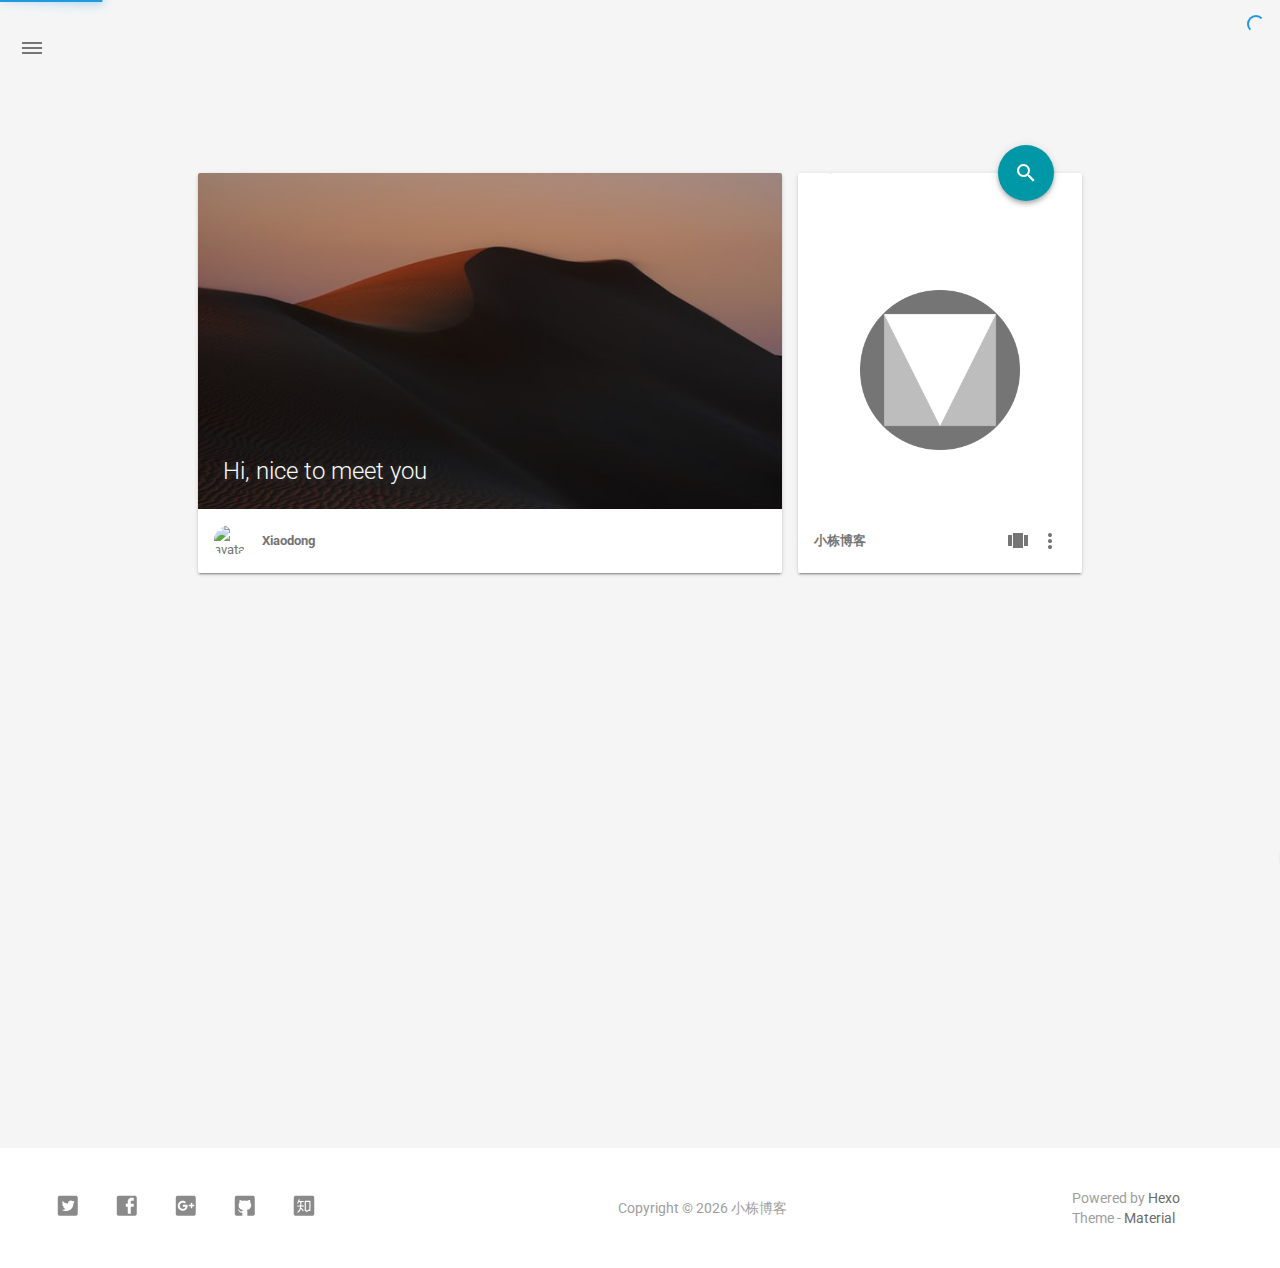
==== index.html @ 57b7d873 "Site updated: 2023-06-01 12:59:27" ====
<!DOCTYPE html>
<html style="display: none;" lang="zh">
    <head>
    <meta charset="utf-8">
    <!--
        © Material Theme
        https://github.com/bollnh/hexo-theme-material
        Version: 1.5.6 -->
    <script>
        window.materialVersion = "1.5.6"
        // Delete localstorage with these tags
        window.oldVersion = [
            'codestartv1',
            '1.3.4',
            '1.4.0',
            '1.4.0b1',
            '1.5.0',
            '1.5.2',
            '1.5.5'
        ]
    </script>

    <!-- dns prefetch -->
    <meta http-equiv="x-dns-prefetch-control" content="on">





    <link rel="dns-prefetch" href="https://.disqus.com"/>





    <link rel="dns-prefetch" href="https://fonts.googleapis.com"/>





    <!-- Meta & Info -->
    <meta http-equiv="X-UA-Compatible" content="IE=Edge,chrome=1">
    <meta name="renderer" content="webkit">
    <meta name="viewport" content="width=device-width, initial-scale=1, user-scalable=no">

    <!-- Title -->
    
    <title>
        
        小栋博客
    </title>

    <!-- Favicons -->
    <link rel="icon shortcut" type="image/ico" href="/img/favicon.svg">
    <link rel="icon" href="/img/favicon.svg">

    <meta name="format-detection" content="telephone=no"/>
    <meta name="description" itemprop="description" content="">
    <meta name="keywords" content="">
    <meta name="theme-color" content="#0097A7">

    <!-- Disable Fucking Bloody Baidu Tranformation -->
    <meta http-equiv="Cache-Control" content="no-transform" />
    <meta http-equiv="Cache-Control" content="no-siteapp" />

    <!--[if lte IE 9]>
        <link rel="stylesheet" href="/css/ie-blocker.css">

        
            <script src="/js/ie-blocker.zhCN.js"></script>
        
    <![endif]-->

    <!-- Import lsloader -->
    <script>(function(){window.lsloader={jsRunSequence:[],jsnamemap:{},cssnamemap:{}};lsloader.removeLS=function(a){try{localStorage.removeItem(a)}catch(b){}};lsloader.setLS=function(a,c){try{localStorage.setItem(a,c)}catch(b){}};lsloader.getLS=function(a){var c="";try{c=localStorage.getItem(a)}catch(b){c=""}return c};versionString="/*"+(window.materialVersion||"unknownVersion")+"*/";lsloader.clean=function(){try{var b=[];for(var a=0;a<localStorage.length;a++){b.push(localStorage.key(a))}b.forEach(function(e){var f=lsloader.getLS(e);if(window.oldVersion){var d=window.oldVersion.reduce(function(g,h){return g||f.indexOf("/*"+h+"*/")!==-1},false);if(d){lsloader.removeLS(e)}}})}catch(c){}};lsloader.clean();lsloader.load=function(f,a,b,d){if(typeof b==="boolean"){d=b;b=undefined}d=d||false;b=b||function(){};var e;e=this.getLS(f);if(e&&e.indexOf(versionString)===-1){this.removeLS(f);this.requestResource(f,a,b,d);return}if(e){var c=e.split(versionString)[0];if(c!=a){console.log("reload:"+a);this.removeLS(f);this.requestResource(f,a,b,d);return}e=e.split(versionString)[1];if(d){this.jsRunSequence.push({name:f,code:e});this.runjs(a,f,e)}else{document.getElementById(f).appendChild(document.createTextNode(e));b()}}else{this.requestResource(f,a,b,d)}};lsloader.requestResource=function(b,e,a,c){var d=this;if(c){this.iojs(e,b,function(h,f,g){d.setLS(f,h+versionString+g);d.runjs(h,f,g)})}else{this.iocss(e,b,function(f){document.getElementById(b).appendChild(document.createTextNode(f));d.setLS(b,e+versionString+f)},a)}};lsloader.iojs=function(d,b,g){var a=this;a.jsRunSequence.push({name:b,code:""});try{var f=new XMLHttpRequest();f.open("get",d,true);f.onreadystatechange=function(){if(f.readyState==4){if((f.status>=200&&f.status<300)||f.status==304){if(f.response!=""){g(d,b,f.response);return}}a.jsfallback(d,b)}};f.send(null)}catch(c){a.jsfallback(d,b)}};lsloader.iocss=function(f,c,h,a){var b=this;try{var g=new XMLHttpRequest();g.open("get",f,true);g.onreadystatechange=function(){if(g.readyState==4){if((g.status>=200&&g.status<300)||g.status==304){if(g.response!=""){h(g.response);a();return}}b.cssfallback(f,c,a)}};g.send(null)}catch(d){b.cssfallback(f,c,a)}};lsloader.iofonts=function(f,c,h,a){var b=this;try{var g=new XMLHttpRequest();g.open("get",f,true);g.onreadystatechange=function(){if(g.readyState==4){if((g.status>=200&&g.status<300)||g.status==304){if(g.response!=""){h(g.response);a();return}}b.cssfallback(f,c,a)}};g.send(null)}catch(d){b.cssfallback(f,c,a)}};lsloader.runjs=function(f,c,e){if(!!c&&!!e){for(var b in this.jsRunSequence){if(this.jsRunSequence[b].name==c){this.jsRunSequence[b].code=e}}}if(!!this.jsRunSequence[0]&&!!this.jsRunSequence[0].code&&this.jsRunSequence[0].status!="failed"){var a=document.createElement("script");a.appendChild(document.createTextNode(this.jsRunSequence[0].code));a.type="text/javascript";document.getElementsByTagName("head")[0].appendChild(a);this.jsRunSequence.shift();if(this.jsRunSequence.length>0){this.runjs()}}else{if(!!this.jsRunSequence[0]&&this.jsRunSequence[0].status=="failed"){var d=this;var a=document.createElement("script");a.src=this.jsRunSequence[0].path;a.type="text/javascript";this.jsRunSequence[0].status="loading";a.onload=function(){d.jsRunSequence.shift();if(d.jsRunSequence.length>0){d.runjs()}};document.body.appendChild(a)}}};lsloader.tagLoad=function(b,a){this.jsRunSequence.push({name:a,code:"",path:b,status:"failed"});this.runjs()};lsloader.jsfallback=function(c,b){if(!!this.jsnamemap[b]){return}else{this.jsnamemap[b]=b}for(var a in this.jsRunSequence){if(this.jsRunSequence[a].name==b){this.jsRunSequence[a].code="";this.jsRunSequence[a].status="failed";this.jsRunSequence[a].path=c}}this.runjs()};lsloader.cssfallback=function(e,c,b){if(!!this.cssnamemap[c]){return}else{this.cssnamemap[c]=1}var d=document.createElement("link");d.type="text/css";d.href=e;d.rel="stylesheet";d.onload=d.onerror=b;var a=document.getElementsByTagName("script")[0];a.parentNode.insertBefore(d,a)};lsloader.runInlineScript=function(c,b){var a=document.getElementById(b).innerText;this.jsRunSequence.push({name:c,code:a});this.runjs()}})();</script>

    <!-- Import queue -->
    <script>function Queue(){this.dataStore=[];this.offer=b;this.poll=d;this.execNext=a;this.debug=false;this.startDebug=c;function b(e){if(this.debug){console.log("Offered a Queued Function.")}if(typeof e==="function"){this.dataStore.push(e)}else{console.log("You must offer a function.")}}function d(){if(this.debug){console.log("Polled a Queued Function.")}return this.dataStore.shift()}function a(){var e=this.poll();if(e!==undefined){if(this.debug){console.log("Run a Queued Function.")}e()}}function c(){this.debug=true}}var queue=new Queue();</script>

    <!-- Import CSS -->
    
        <style id="material_css"></style><script>if(typeof window.lsLoadCSSMaxNums === "undefined")window.lsLoadCSSMaxNums = 0;window.lsLoadCSSMaxNums++;lsloader.load("material_css","/css/material.min.css?Z7a72R1E4SxzBKR/WGctOA==",function(){if(typeof window.lsLoadCSSNums === "undefined")window.lsLoadCSSNums = 0;window.lsLoadCSSNums++;if(window.lsLoadCSSNums == window.lsLoadCSSMaxNums)document.documentElement.style.display="";}, false)</script>
        <style id="style_css"></style><script>if(typeof window.lsLoadCSSMaxNums === "undefined")window.lsLoadCSSMaxNums = 0;window.lsLoadCSSMaxNums++;lsloader.load("style_css","/css/style.min.css?NKhlKQkXw/c66TR5p4wO+w==",function(){if(typeof window.lsLoadCSSNums === "undefined")window.lsLoadCSSNums = 0;window.lsLoadCSSNums++;if(window.lsLoadCSSNums == window.lsLoadCSSMaxNums)document.documentElement.style.display="";}, false)</script>

        

    

    

    <!-- Config CSS -->

<!-- Other Styles -->
<style>
  body, html {
    font-family: Roboto, "Helvetica Neue", Helvetica, "PingFang SC", "Hiragino Sans GB", "Microsoft YaHei", "微软雅黑", Arial, sans-serif;
    overflow-x: hidden !important;
  }
  
  code {
    font-family: Consolas, Monaco, 'Andale Mono', 'Ubuntu Mono', monospace;
  }

  a {
    color: #00838F;
  }

  .mdl-card__media,
  #search-label,
  #search-form-label:after,
  #scheme-Paradox .hot_tags-count,
  #scheme-Paradox .sidebar_archives-count,
  #scheme-Paradox .sidebar-colored .sidebar-header,
  #scheme-Paradox .sidebar-colored .sidebar-badge{
    background-color: #0097A7 !important;
  }

  /* Sidebar User Drop Down Menu Text Color */
  #scheme-Paradox .sidebar-colored .sidebar-nav>.dropdown>.dropdown-menu>li>a:hover,
  #scheme-Paradox .sidebar-colored .sidebar-nav>.dropdown>.dropdown-menu>li>a:focus {
    color: #0097A7 !important;
  }

  #post_entry-right-info,
  .sidebar-colored .sidebar-nav li:hover > a,
  .sidebar-colored .sidebar-nav li:hover > a i,
  .sidebar-colored .sidebar-nav li > a:hover,
  .sidebar-colored .sidebar-nav li > a:hover i,
  .sidebar-colored .sidebar-nav li > a:focus i,
  .sidebar-colored .sidebar-nav > .open > a,
  .sidebar-colored .sidebar-nav > .open > a:hover,
  .sidebar-colored .sidebar-nav > .open > a:focus,
  #ds-reset #ds-ctx .ds-ctx-entry .ds-ctx-head a {
    color: #0097A7 !important;
  }

  .toTop {
    background: #757575 !important;
  }

  .material-layout .material-post>.material-nav,
  .material-layout .material-index>.material-nav,
  .material-nav a {
    color: #757575;
  }

  #scheme-Paradox .MD-burger-layer {
    background-color: #757575;
  }

  #scheme-Paradox #post-toc-trigger-btn {
    color: #757575;
  }

  .post-toc a:hover {
    color: #00838F;
    text-decoration: underline;
  }

</style>


<!-- Theme Background Related-->

    <style>
      body{
        background-color: #F5F5F5;
      }

      /* blog_info bottom background */
      #scheme-Paradox .material-layout .something-else .mdl-card__supporting-text{
        background-color: #fff;
      }
    </style>




<!-- Fade Effect -->

    <style>
      .fade {
        transition: all 800ms linear;
        -webkit-transform: translate3d(0,0,0);
        -moz-transform: translate3d(0,0,0);
        -ms-transform: translate3d(0,0,0);
        -o-transform: translate3d(0,0,0);
        transform: translate3d(0,0,0);
        opacity: 1;
      }

      .fade.out{
        opacity: 0;
      }
    </style>


<!-- Import Font -->
<!-- Import Roboto -->

    <link href="https://fonts.googleapis.com/css?family=Roboto:300,400,500" rel="stylesheet">


<!-- Import Material Icons -->


    <style id="material_icons"></style><script>if(typeof window.lsLoadCSSMaxNums === "undefined")window.lsLoadCSSMaxNums = 0;window.lsLoadCSSMaxNums++;lsloader.load("material_icons","/css/material-icons.css?pqhB/Rd/ab0H2+kZp0RDmw==",function(){if(typeof window.lsLoadCSSNums === "undefined")window.lsLoadCSSNums = 0;window.lsLoadCSSNums++;if(window.lsLoadCSSNums == window.lsLoadCSSMaxNums)document.documentElement.style.display="";}, false)</script>




    <!-- Import jQuery -->
    
        <script>lsloader.load("jq_js","/js/jquery.min.js?qcusAULNeBksqffqUM2+Ig==", true)</script>
    

    <!-- WebAPP Icons -->
    <meta name="mobile-web-app-capable" content="yes">
    <meta name="application-name" content="小栋博客">
    <meta name="msapplication-starturl" content="https://dinglidong.com/">
    <meta name="msapplication-navbutton-color" content="#0097A7">
    <meta name="apple-mobile-web-app-capable" content="yes">
    <meta name="apple-mobile-web-app-title" content="小栋博客">
    <meta name="apple-mobile-web-app-status-bar-style" content="black">
    <link rel="apple-touch-icon" href="/img/favicon.svg">

    <!-- Site Verification -->
    
    

    <!-- RSS -->
    

    <!-- The Open Graph protocol -->
    <meta property="og:url" content="https://dinglidong.com/">
    <meta property="og:type" content="blog">
    <meta property="og:title" content="小栋博客">
    <meta property="og:image" content="/img/favicon.svg">
    <meta property="og:description" content="">
    

    

    <!-- The Twitter Card protocol -->
    <meta name="twitter:card" content="summary_large_image">

    <!-- Add canonical link for SEO -->
    
        <link rel="canonical" href="https://dinglidong.com" />
    

    <!-- Structured-data for SEO -->
    
        
<script type="application/ld+json">
{
    "@context": "http://schema.org",
    "@type": "Website",
    "publisher": {
        "@type": "Organization",
        "name": "小栋博客",
        "logo": "/img/favicon.svg"
    },
    "url": "https://dinglidong.com",
    "image": {
        "@type": "ImageObject",
        "url": "/img/favicon.svg"
    },
    "mainEntityOfPage": {
        "@type": "WebPage",
        "@id": "https://dinglidong.com"
    },
    "description": ""
}
</script>




    

    <!-- Analytics -->
    
    
    

    <!-- Custom Head -->
    

<meta name="generator" content="Hexo 6.3.0"></head>


    
        <body id="scheme-Paradox" class="lazy">
            <div class="material-layout  mdl-js-layout has-drawer is-upgraded">
                

                <!-- Main Container -->
                <main class="material-layout__content" id="main">

                    <!-- Top Anchor -->
                    <div id="top"></div>

                    
                        <!-- Hamburger Button -->
                        <button class="MD-burger-icon sidebar-toggle">
                            <span id="MD-burger-id" class="MD-burger-layer"></span>
                        </button>
                    

                    <!-- Index Module -->
<div class="material-index mdl-grid">
    
        <!-- Paradox Header -->
        <!-- Daily pic -->
<div class="mdl-card mdl-shadow--2dp daily-pic mdl-cell mdl-cell--8-col index-top-block">

    <!-- Pic & Slogan -->
    <div class="mdl-card__media mdl-color-text--grey-50" style="background-image:url(/img/daily_pic.jpg)">
        <p class="index-top-block-slogan"><a href="#">
        
            
                Hi, nice to meet you
            
        
        </a></p>
    </div>

    <!-- Avatar & Name -->
    <div class="mdl-card__supporting-text meta mdl-color-text--grey-600">
        <!-- Author Avatar -->
        <div id="author-avatar">
            <img src="https://q1.qlogo.cn/g?b=qq&amp;nk=228508479&amp;s=640" width="32px" height="32px" alt="avatar">
        </div>
        <div>
            <strong>Xiaodong</strong>
        </div>
    </div>
</div>

        <!-- Blog info -->
<div class="mdl-card mdl-shadow--2dp something-else mdl-cell mdl-cell--8-col mdl-cell--4-col-desktop index-top-block">

    <!-- Search -->
    
    <!-- Google -->
    <div class="mdl-textfield mdl-js-textfield mdl-textfield--expandable" method="post" action="">
        <label id="search-label" class="mdl-button mdl-js-ripple-effect mdl-js-button mdl-button--fab mdl-color--accent mdl-shadow--4dp" for="search">
            <i class="material-icons mdl-color-text--white" role="presentation">search</i>
        </label>

        <form autocomplete="off" id="search-form" method="get" action="//google.com/search" accept-charset="UTF-8" class="mdl-textfield__expandable-holder" target="_blank">
            <input class="mdl-textfield__input search-input" type="search" name="q" id="search" placeholder="">
            <label id="search-form-label" class="mdl-textfield__label" for="search"></label>

            <input type="hidden" name="sitesearch" value="https://dinglidong.com">
        </form>
    </div>







    <!-- LOGO -->
    <div class="something-else-logo mdl-color--white mdl-color-text--grey-600">
        <a href="#" target="_blank">
            <img src="/img/logo.png" alt="logo" />
        </a>
    </div>

    <!-- Infomation -->
    <div class="mdl-card__supporting-text meta meta--fill mdl-color-text--grey-600">
        <!-- Blog Title -->
        <div>
            <strong>小栋博客</strong>
        </div>
        <div class="section-spacer"></div>

        <!-- Pages -->
        <button id="show-pages-button" class="mdl-button mdl-js-button mdl-js-ripple-effect mdl-button--icon">
            <i class="material-icons" role="presentation">view_carousel</i>
            <span class="visuallyhidden">Pages</span>
        </button>
        <ul class="mdl-menu mdl-js-menu mdl-menu--bottom-right" for="show-pages-button">
            
        </ul>

        <!-- Menu -->
        <button id="menubtn" class="mdl-button mdl-js-button mdl-js-ripple-effect mdl-button--icon">
            <i class="material-icons" role="presentation">more_vert</i>
            <span class="visuallyhidden">show menu</span>
        </button>
        <ul class="mdl-menu mdl-js-menu mdl-menu--bottom-right" for="menubtn">
            

            

            
                <a class="index_share-link" href="http://service.weibo.com/share/share.php?appkey=&title=小栋博客&url=https://dinglidong.com&pic=https://dinglidong.com/img/favicon.svg&searchPic=false&style=simple" target="_blank">
                    <li class="mdl-menu__item mdl-js-ripple-effect">
                        分享到微博
                    </li>
                </a>
            

            

            

            
                <a class="index_share-link" href="https://plus.google.com/share?url=https://dinglidong.com" target="_blank">
                    <li class="mdl-menu__item mdl-js-ripple-effect">
                        分享到 Google+
                    </li>
                </a>
            

            

            
                <a class="post_share-link" href="http://connect.qq.com/widget/shareqq/index.html?site=小栋博客&title=小栋博客&summary=&pics=https://dinglidong.com/img/favicon.svg&url=https://dinglidong.com" target="_blank">
                    <li class="mdl-menu__item">
                        分享到 QQ
                    </li>
                </a>
            

            
        </ul>
    </div>
</div>

    
    <div class="locate-thumbnail-symbol"></div>

    <!-- Pin on top -->
    

    <!-- Normal Post -->
    
        
            
                <!-- Paradox Thumbnail -->
                <div class="post_entry-module mdl-card mdl-shadow--2dp mdl-cell mdl-cell--12-col fade out">
    <!-- Post Thumbnail -->
    
        
            <!-- Random Thumbnail -->
            <div class="post_thumbnail-random mdl-card__media mdl-color-text--grey-50">
        
    

        <!-- Post Title -->
        <p class="article-headline-p"><a href="/2023/06/01/hello-world/">Hello World</a></p>
    </div>

    <!-- Post Excerpt -->
    <div class="mdl-color-text--grey-600 mdl-card__supporting-text post_entry-content">
        
            Welcome to Hexo! This is your very first po...
        
        &nbsp;&nbsp;&nbsp;
        <span>
            <a href="/2023/06/01/hello-world/" target="_self">阅读全文</a>
        </span>
    </div>
    <!-- Post_entry Info-->
    <div id="post_entry-info">
        <div id="post_entry-left-info" class="mdl-card__supporting-text meta mdl-color-text--grey-600 ">
            <!-- Author Avatar -->
            <div id="author-avatar">
                <img src="https://q1.qlogo.cn/g?b=qq&amp;nk=228508479&amp;s=640" width="44px" height="44px" alt="Xiaodong's avatar">
            </div>
            <div>
                <strong>Xiaodong</strong>
                <span>6月 01, 2023</span>
            </div>
        </div>
        <div id="post_entry-right-info">
          

            

            

            <!-- Post Views -->
            <span class="post_entry-views">
            </span>
        </div>
    </div>
</div>

            
            
        
    

    

    
        <script type="text/ls-javascript" id="thumbnail-script">
    var randomNum;

    var locatePost = $('.locate-thumbnail-symbol').next();
    for(var i = 0; i < 10; i++) {
        randomNum = Math.floor(Math.random() * 19 + 1);

        locatePost.children('.post_thumbnail-random').attr('id', 'random_thumbnail-'+randomNum);
        locatePost.children('.post_thumbnail-random').attr('data-original', '/img/random/material-' + randomNum + '.png');
    $('.post_thumbnail-random').addClass('lazy');

        locatePost = locatePost.next();
    }
</script>

    
</div>


                    
                        <!-- Overlay For Active Sidebar -->
<div class="sidebar-overlay"></div>

<!-- Material sidebar -->
<aside id="sidebar" class="sidebar sidebar-colored sidebar-fixed-left" role="navigation">
    <div id="sidebar-main">
        <!-- Sidebar Header -->
        <div class="sidebar-header header-cover" style="background-image: url(/img/sidebar_header.png);">
    <!-- Top bar -->
    <div class="top-bar"></div>

    <!-- Sidebar toggle button -->
    <button type="button" class="sidebar-toggle mdl-button mdl-js-button mdl-js-ripple-effect mdl-button--icon" style="display: initial;" data-upgraded=",MaterialButton,MaterialRipple">
        <i class="material-icons">clear_all</i>
        <span class="mdl-button__ripple-container">
            <span class="mdl-ripple">
            </span>
        </span>
    </button>

    <!-- Sidebar Avatar -->
    <div class="sidebar-image">
        <img src="https://q1.qlogo.cn/g?b=qq&amp;nk=228508479&amp;s=640" alt="Xiaodong's avatar">
    </div>

    <!-- Sidebar Email -->
    <a data-toggle="dropdown" class="sidebar-brand" href="#settings-dropdown">
        228508479@qq.com
        <b class="caret"></b>
    </a>
</div>


        <!-- Sidebar Navigation  -->
        <ul class="nav sidebar-nav">
    <!-- User dropdown  -->
    <li class="dropdown">
        <ul id="settings-dropdown" class="dropdown-menu">
            
                <li>
                    <a href="#" target="_blank" title="Email Me">
                        
                            <i class="material-icons sidebar-material-icons sidebar-indent-left1pc-element">email</i>
                        
                        Email Me
                    </a>
                </li>
            
        </ul>
    </li>

    <!-- Homepage -->
    
        <li id="sidebar-first-li">
            <a href="/">
                
                    <i class="material-icons sidebar-material-icons">home</i>
                
                主页
            </a>
        </li>
        
    

    <!-- Archives  -->
    
        <li class="dropdown">
            <a href="#" class="ripple-effect dropdown-toggle" data-toggle="dropdown">
                
                    <i class="material-icons sidebar-material-icons">inbox</i>
                
                    归档
                <b class="caret"></b>
            </a>
            <ul class="dropdown-menu">
            <li>
                <a class="sidebar_archives-link" href="/archives/2023/06/">六月 2023<span class="sidebar_archives-count">1</span></a>
            </ul>
        </li>
        
    

    <!-- Categories  -->
    

    <!-- Pages  -->
    

    <!-- Article Number  -->
    
</ul>


        <!-- Sidebar Footer -->
        <!--
I'm glad you use this theme, the development is no so easy, I hope you can keep the copyright, I will thank you so much.
If you still want to delete the copyrights, could you still retain the first one? Which namely "Theme Material"
It will not impact the appearance and can give developers a lot of support :)

很高兴您使用并喜欢该主题，开发不易 十分谢谢与希望您可以保留一下版权声明。
如果您仍然想删除的话 能否只保留第一项呢？即 "Theme Material"
它不会影响美观并可以给开发者很大的支持和动力。 :)
-->

<!-- Sidebar Divider -->

    <div class="sidebar-divider"></div>


<!-- Theme Material -->

    <a href="https://github.com/bollnh/hexo-theme-material"  class="sidebar-footer-text-a" target="_blank">
        <div class="sidebar-text mdl-button mdl-js-button mdl-js-ripple-effect sidebar-footer-text-div" data-upgraded=",MaterialButton,MaterialRipple">
            主题 - Material
            <span class="sidebar-badge badge-circle">i</span>
        </div>
    </a>


<!-- Help & Support -->
<!--

-->

<!-- Feedback -->
<!--

-->

<!-- About Theme -->
<!--

-->

    </div>

    <!-- Sidebar Image -->
    

</aside>

                    

                    
                        <!-- Footer Top Button -->
                        <div id="back-to-top" class="toTop-wrap">
    <a href="#top" class="toTop">
        <i class="material-icons footer_top-i">expand_less</i>
    </a>
</div>

                    

                    <!--Footer-->
<footer class="mdl-mini-footer" id="bottom">
    
        <!-- Paradox Footer Left Section -->
        <div class="mdl-mini-footer--left-section sns-list">
    <!-- Twitter -->
    
        <a href="https://twitter.com/twitter" target="_blank">
            <button class="mdl-mini-footer--social-btn social-btn footer-sns-twitter">
                <span class="visuallyhidden">Twitter</span>
            </button><!--
     --></a>
    

    <!-- Facebook -->
    
        <a href="https://www.facebook.com/facebook" target="_blank">
            <button class="mdl-mini-footer--social-btn social-btn footer-sns-facebook">
                <span class="visuallyhidden">Facebook</span>
            </button><!--
     --></a>
    

    <!-- Google + -->
    
        <a href="https://www.google.com/" target="_blank">
            <button class="mdl-mini-footer--social-btn social-btn footer-sns-gplus">
                <span class="visuallyhidden">Google Plus</span>
            </button><!--
     --></a>
    

    <!-- Weibo -->
    

    <!-- Instagram -->
    

    <!-- Tumblr -->
    

    <!-- Github -->
    
        <a href="https://github.com/xinrain" target="_blank">
            <button class="mdl-mini-footer--social-btn social-btn footer-sns-github">
                <span class="visuallyhidden">Github</span>
            </button><!--
     --></a>
    

    <!-- LinkedIn -->
    

    <!-- Zhihu -->
    
        <a href="https://www.zhihu.com/people/xiao-dong-bo-ke" target="_blank">
            <button class="mdl-mini-footer--social-btn social-btn footer-sns-zhihu">
                <span class="visuallyhidden">Zhihu</span>
            </button><!--
     --></a>
    

    <!-- Bilibili -->
    

    <!-- Telegram -->
    

    <!-- V2EX -->
    

    <!-- Segmentfault -->
    
</div>


        <!--Copyright-->
        <div id="copyright">
            Copyright&nbsp;©&nbsp;<span year></span>&nbsp;小栋博客
            
        </div>

        <!-- Paradox Footer Right Section -->

        <!--
        I am glad you use this theme, the development is no so easy, I hope you can keep the copyright.
        It will not impact the appearance and can give developers a lot of support :)

        很高兴您使用该主题，开发不易，希望您可以保留一下版权声明。
        它不会影响美观并可以给开发者很大的支持。 :)
        -->

        <div class="mdl-mini-footer--right-section">
            <div>
                <div class="footer-develop-div">Powered by <a href="https://hexo.io" target="_blank" class="footer-develop-a">Hexo</a></div>
                <div class="footer-develop-div">Theme - <a href="https://github.com/bollnh/hexo-theme-material" target="_blank" class="footer-develop-a">Material</a></div>
            </div>
        </div>
    
</footer>


                    <!-- Import JS File -->

    <script>lsloader.load("lazyload_js","/js/lazyload.min.js?1BcfzuNXqV+ntF6gq+5X3Q==", true)</script>



    <script>lsloader.load("js_js","/js/js.min.js?Bn9UzEm8RrBSxqyZB0zPjA==", true)</script>



    <script>lsloader.load("np_js","/js/nprogress.js?pl3Qhb9lvqR1FlyLUna1Yw==", true)</script>


<script type="text/ls-javascript" id="NProgress-script">
    NProgress.configure({
        showSpinner: true
    });
    NProgress.start();
    $('#nprogress .bar').css({
        'background': '#29d'
    });
    $('#nprogress .peg').css({
        'box-shadow': '0 0 10px #29d, 0 0 15px #29d'
    });
    $('#nprogress .spinner-icon').css({
        'border-top-color': '#29d',
        'border-left-color': '#29d'
    });
    setTimeout(function() {
        NProgress.done();
        $('.fade').removeClass('out');
    }, 800);
</script>









   <!-- 使用 DISQUS js 代码 -->
<script id="dsq-count-scr" src="//.disqus.com/count.js" async></script>




    <!-- Swiftye -->
    

    <!-- Local Search-->
    


<!-- UC Browser Compatible -->
<!-- <script>
	var agent = navigator.userAgent.toLowerCase();
	if(agent.indexOf('ucbrowser')>0) {
		document.write('
<link rel="stylesheet" href="/css/uc.css">
');
	   alert('由于 UC 浏览器使用极旧的内核，而本网站使用了一些新的特性。\n为了您能更好的浏览，推荐使用 Chrome 或 Firefox 浏览器。');
	}
</script> -->

<!-- Import prettify js  -->



<!-- Window Load -->
<!-- add class for prettify -->
<script type="text/ls-javascript" id="window-load">
    $(window).on('load', function() {
        // Post_Toc parent position fixed
        $('.post-toc-wrap').parent('.mdl-menu__container').css('position', 'fixed');
    });

    
    
</script>

<!-- MathJax Load-->


<!-- Bing Background -->


<script type="text/ls-javascript" id="lazy-load">
    // Offer LazyLoad
    queue.offer(function(){
        $('.lazy').lazyload({
            effect : 'show'
        });
    });

    // Start Queue
    $(document).ready(function(){
        setInterval(function(){
            queue.execNext();
        },200);
    });
</script>

<!-- Custom Footer -->



<script>
    var copyrightNow = new Date().getFullYear();
    var textContent = document.querySelector('span[year]')

    copyrightSince = 0000;
    if (copyrightSince === copyrightNow||copyrightSince === 0000) {
        textContent.textContent = copyrightNow
    } else {
        textContent.textContent = copyrightSince + ' - ' + copyrightNow
    }

    (function(){
        var scriptList = document.querySelectorAll('script[type="text/ls-javascript"]')

        for (var i = 0; i < scriptList.length; ++i) {
            var item = scriptList[i];
            lsloader.runInlineScript(item.id,item.id);
        }
    })()
console.log('\n %c © Material Theme | Version: 1.5.6 | https://github.com/bollnh/hexo-theme-material %c \n', 'color:#455a64;background:#e0e0e0;padding:5px 0;border-top-left-radius:5px;border-bottom-left-radius:5px;', 'color:#455a64;background:#e0e0e0;padding:5px 0;border-top-right-radius:5px;border-bottom-right-radius:5px;');
</script>

                </main>
            </div>
        </body>
    
</html>
---- css/ie-blocker.css ----
@charset "utf-8";
body .demo-blog{
    display: none;
}

h1{
    background-color: #fff;
    font-size: 48px;
    line-height: 48px;
    border-left: none;
    width: auto;
    margin: 0px !important;
}

#ib-container {
    display: none;
    width: 100%;
    height: 100%;
    font-family: Arial, Helvetica, sans-serif;
    position: fixed;
    top: 0;
    left: 0;
    box-sizing: content-box !important;
    z-index: 99999;
}

#ib-container * {
    box-sizing: content-box !important;
}

.ib-modal {
    height: 288px;
    background: #fff;
    border-left: 8px solid #4fc1e9;
    position: absolute;
    color: #434a54;
    z-index: 99999;
    width: 592px;
    top: 50%;
    left: 50%;
    transform: translateY(-50%) translateX(-50%);
    padding: 49px 30px 30px;
}

.ib-header {
    height: 80px;
    padding: 0;
}

.ib-header h1 {
    margin: 0;
    font-size: 24px;
    text-align: left;
    color: #434a54;
}

.ib-header p {
    margin: 10px 0 0 0;
    font-size: 14px;
    line-height: 18px;
    text-align: left;
    color: #434a54;
}

.ib-header p strong {
    font-weight: normal;
    color: #3bafda;
}

.ib-browsers {
    height: 80px;
    list-style: none;
    margin: 0;
    padding: 0;
    padding-top: 0;
    margin-top: 49px;
}

.ib-browsers li {
    float: left;
    width: 148px;
    height: 80px;
    position: relative;
    list-style: none;
}

.ib-browsers li a {
    display: block;
    width: 100%;
    height: 100%;
    position: absolute;
    color: #434a54;
    text-decoration: none;
    cursor: pointer;
}

.ib-browsers li a:hover {
    background-color: #F2F2F2;
}

.ib-browsers li a:hover .ib-browser-name {
    background-color: #4fc1e9;
    color: #fff;
}

.ib-browser-icon {
    display: block;
    width: 118px;
    height: 90px;
    margin: 0 auto;
    margin-top: 20px;
}

.ib-browser-name {
    line-height: 18px;
    margin-top: 5px;
    text-align: center;
    font-size: 20px;
}

.ib-browser-description {
    height: 50px;
    line-height: 14px;
    font-size: 12px;
    margin-top: 10px;
    padding: 0 5px;
}

.ib-footer {
    height: 30px;
}

.ib-try {
    float: right;
    height: 30px;
    padding: 0 15px;
    color: #fff;
    background-color: #3bafda;
    font-size: 12px;
    line-height: 30px;
    cursor: pointer;
    text-decoration: none;
    margin-top: 49px;
}

.ib-try:hover {
    background-color: #4fc1e9;
}

.ib-mask {
    width: 100%;
    height: 100%;
    position: absolute;
    top: 0;
    left: 0;
    _position: absolute;
    _top: expression(eval(document.documentElement.scrollTop) + 'px');
    _left: expression(eval(document.documentElement.scrollLeft) + 'px');
    _right: auto;
    _bottom: auto;
    _width: expression(eval(document.documentElement.clientWidth) + 'px');
    _height: expression(eval(document.documentElement.clientHeight) + 'px');
    z-index: 99999;
}

.ib-mask {
    background: rgb(0, 0, 0);
    opacity: 0.8;
    -ms-filter: "progid:DXImageTransform.Microsoft.Alpha(Opacity=80)";
    filter: alpha(opacity=80);
    z-index: 99998;
}

.zh-cn #ib-container {
    font-family: 'Microsoft Yahei', sans-serif;
}

.zh-cn .ib-browser-description {
    font-size: 12px;
}
---- css/uc.css ----
#scheme-Paradox .mdl-grid{
  display: block !important;
}

#scheme-Paradox .material-layout .mdl-card{
  margin-left: 0;
  margin-right: 0;
  width: 100%;
}

#scheme-Paradox .material-layout .mdl-card{
  display: block;
}

#scheme-Paradox .material-layout .mdl-card__media{
  display: block;
}

#scheme-Paradox .index-top-block,
#scheme-Paradox footer{
  display: none !important;
}

#scheme-Paradox .material-index{
  padding-top: 80px !important;
}

#scheme-Paradox .material-layout .mdl-card__media{
  height: 223px;
}

#scheme-Paradox .post_entry-content {
  display: block !important;
}

#scheme-Paradox .material-layout .meta{
  display: block !important;
}

#scheme-Paradox .article-headline-p{
  position: relative;
  top: 140px;
}

#scheme-Paradox #author-avatar{
  width: 44px;
  height: 44px;
  float: left;
}

.fabs{
  width: 56px;
}

#uc_recommend_ad{
  display: none !important;
}
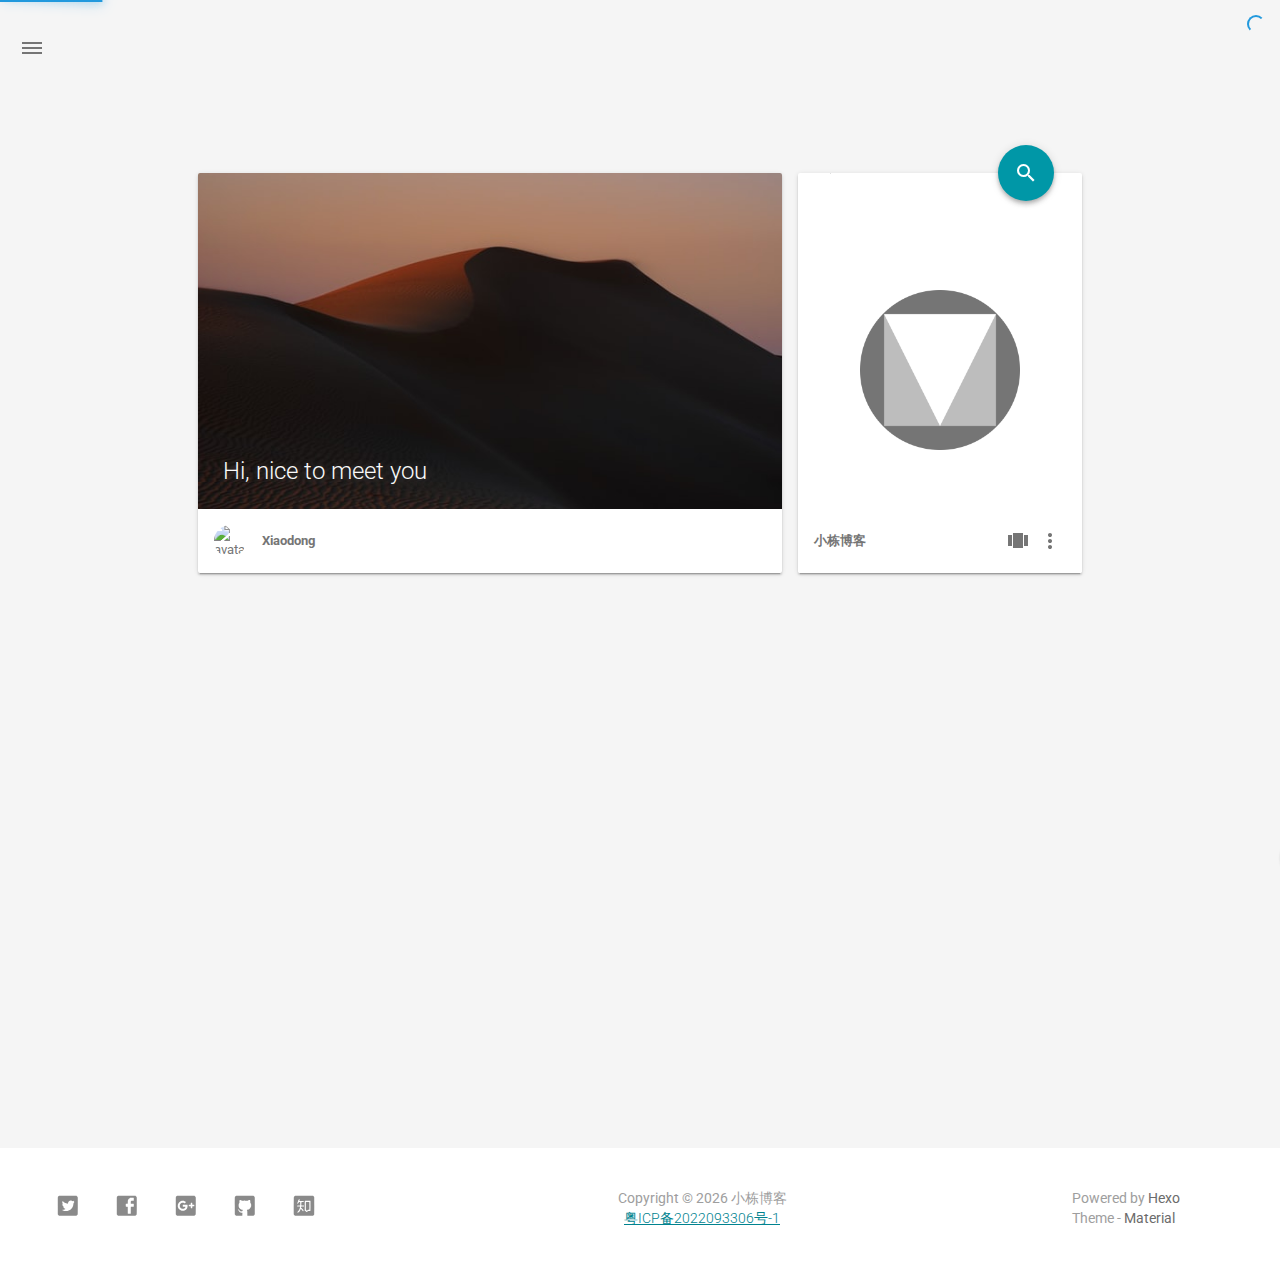
==== commit d0de09e3: "Site updated: 2023-06-01 13:16:14" ====
--- a/index.html
+++ b/index.html
@@ -754,6 +754,11 @@
         <div id="copyright">
             Copyright&nbsp;©&nbsp;<span year></span>&nbsp;小栋博客
             
+                <br>
+                
+                    <a target="_blank" href="http://www.miitbeian.gov.cn" rel="nofollow noopener">粤ICP备2022093306号-1</a>
+                
+            
         </div>
 
         <!-- Paradox Footer Right Section -->
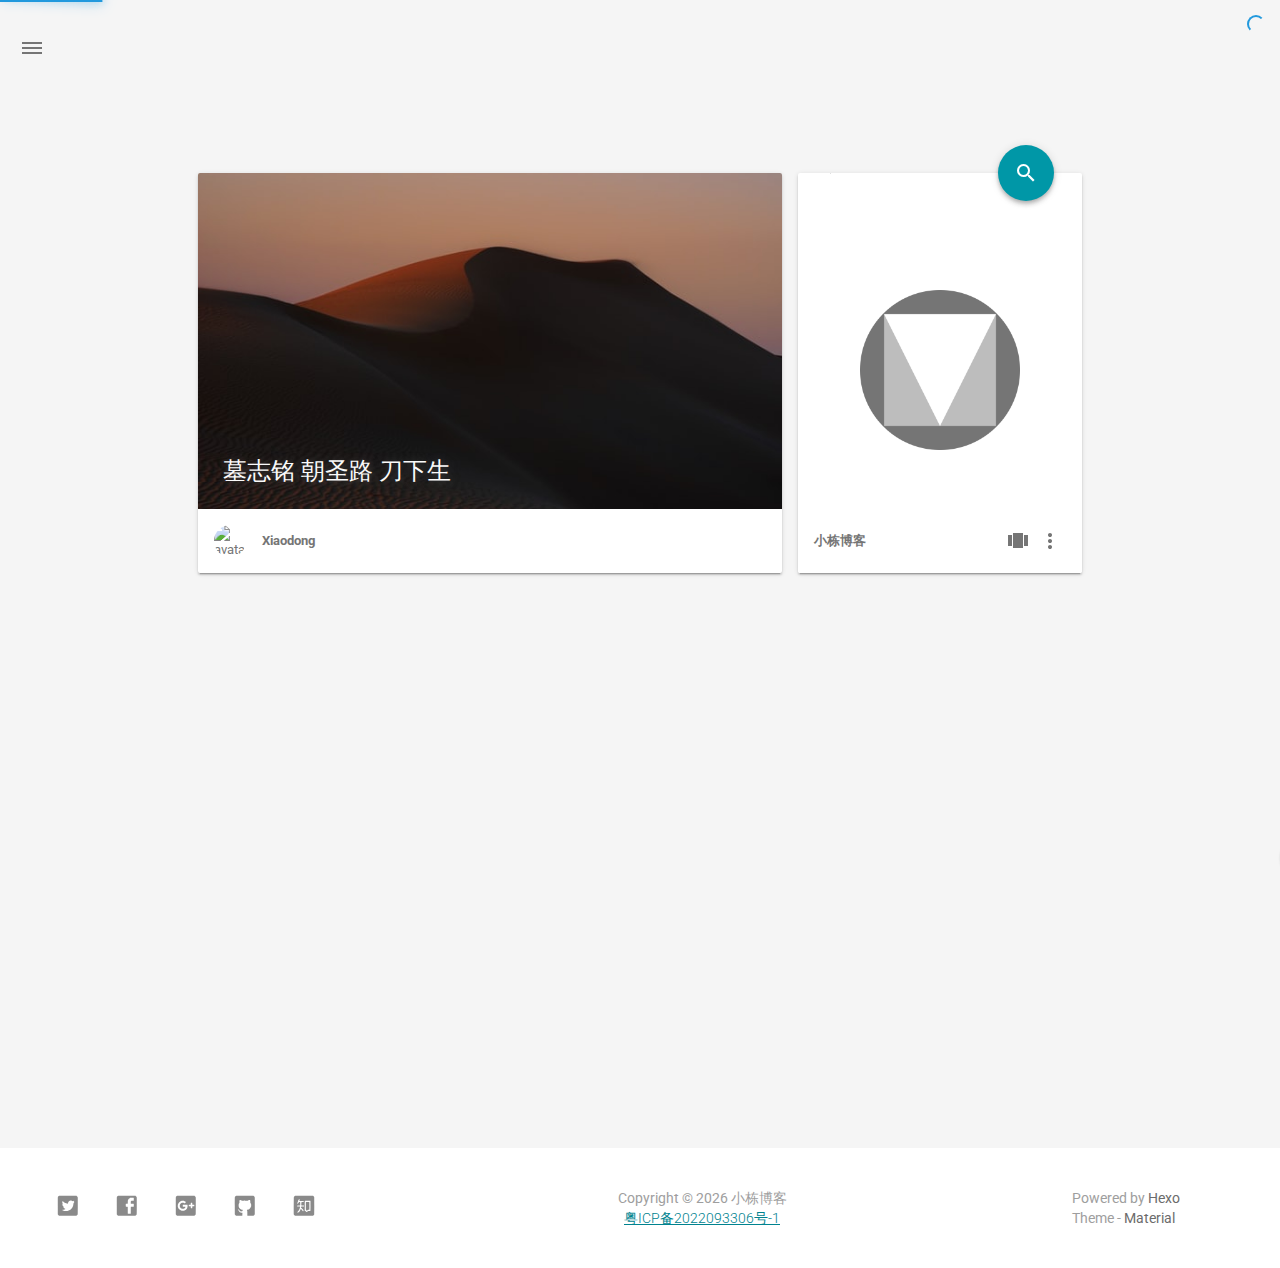
==== commit d587dfbd: "Site updated: 2023-06-01 13:20:47" ====
--- a/index.html
+++ b/index.html
@@ -56,7 +56,7 @@
     <link rel="icon" href="/img/favicon.svg">
 
     <meta name="format-detection" content="telephone=no"/>
-    <meta name="description" itemprop="description" content="">
+    <meta name="description" itemprop="description" content="一个00后医学生的个人博客，记录生活，分享快乐">
     <meta name="keywords" content="">
     <meta name="theme-color" content="#0097A7">
 
@@ -237,7 +237,7 @@
     <meta property="og:type" content="blog">
     <meta property="og:title" content="小栋博客">
     <meta property="og:image" content="/img/favicon.svg">
-    <meta property="og:description" content="">
+    <meta property="og:description" content="一个00后医学生的个人博客，记录生活，分享快乐">
     
 
     
@@ -271,7 +271,7 @@
         "@type": "WebPage",
         "@id": "https://dinglidong.com"
     },
-    "description": ""
+    "description": "一个00后医学生的个人博客，记录生活，分享快乐"
 }
 </script>
 
@@ -321,7 +321,7 @@
         <p class="index-top-block-slogan"><a href="#">
         
             
-                Hi, nice to meet you
+                墓志铭 朝圣路 刀下生 
             
         
         </a></p>
@@ -421,7 +421,7 @@
             
 
             
-                <a class="post_share-link" href="http://connect.qq.com/widget/shareqq/index.html?site=小栋博客&title=小栋博客&summary=&pics=https://dinglidong.com/img/favicon.svg&url=https://dinglidong.com" target="_blank">
+                <a class="post_share-link" href="http://connect.qq.com/widget/shareqq/index.html?site=小栋博客&title=小栋博客&summary=一个00后医学生的个人博客，记录生活，分享快乐&pics=https://dinglidong.com/img/favicon.svg&url=https://dinglidong.com" target="_blank">
                     <li class="mdl-menu__item">
                         分享到 QQ
                     </li>
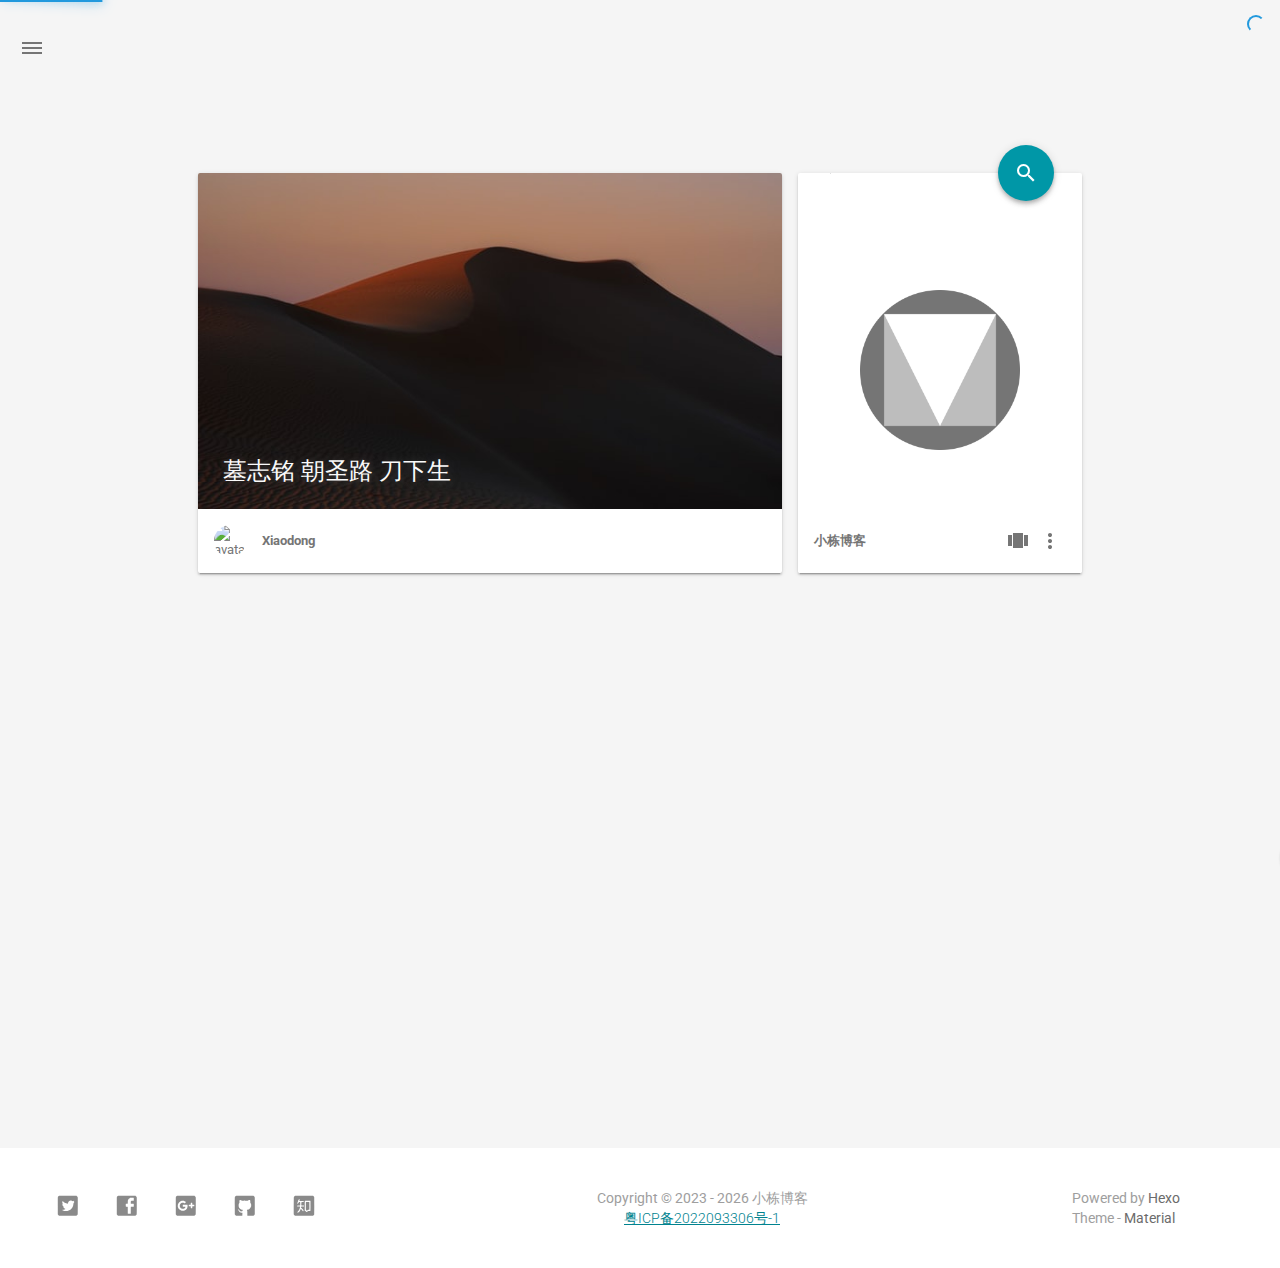
==== commit b0e140ee: "Site updated: 2023-06-02 04:49:03" ====
--- a/index.html
+++ b/index.html
@@ -25,6 +25,8 @@
 
 
 
+    <link rel="dns-prefetch" href="https://busuanzi.ibruce.info"/>
+
 
 
     <link rel="dns-prefetch" href="https://.disqus.com"/>
@@ -83,6 +85,8 @@
         <style id="material_css"></style><script>if(typeof window.lsLoadCSSMaxNums === "undefined")window.lsLoadCSSMaxNums = 0;window.lsLoadCSSMaxNums++;lsloader.load("material_css","/css/material.min.css?Z7a72R1E4SxzBKR/WGctOA==",function(){if(typeof window.lsLoadCSSNums === "undefined")window.lsLoadCSSNums = 0;window.lsLoadCSSNums++;if(window.lsLoadCSSNums == window.lsLoadCSSMaxNums)document.documentElement.style.display="";}, false)</script>
         <style id="style_css"></style><script>if(typeof window.lsLoadCSSMaxNums === "undefined")window.lsLoadCSSMaxNums = 0;window.lsLoadCSSMaxNums++;lsloader.load("style_css","/css/style.min.css?NKhlKQkXw/c66TR5p4wO+w==",function(){if(typeof window.lsLoadCSSNums === "undefined")window.lsLoadCSSNums = 0;window.lsLoadCSSNums++;if(window.lsLoadCSSNums == window.lsLoadCSSMaxNums)document.documentElement.style.display="";}, false)</script>
 
+        
+            
         
 
     
@@ -386,6 +390,24 @@
         </button>
         <ul class="mdl-menu mdl-js-menu mdl-menu--bottom-right" for="show-pages-button">
             
+                <a class="index_share-link" href="/links" title="友链">
+                    <li class="mdl-menu__item mdl-js-ripple-effect">
+                        友链
+                    </li>
+                </a>
+            
+                <a class="index_share-link" href="/about" title="About">
+                    <li class="mdl-menu__item mdl-js-ripple-effect">
+                        About
+                    </li>
+                </a>
+            
+                <a class="index_share-link" href="/gallery" title="图库">
+                    <li class="mdl-menu__item mdl-js-ripple-effect">
+                        图库
+                    </li>
+                </a>
+            
         </ul>
 
         <!-- Menu -->
@@ -454,17 +476,17 @@
     
 
         <!-- Post Title -->
-        <p class="article-headline-p"><a href="/2023/06/01/hello-world/">Hello World</a></p>
+        <p class="article-headline-p"><a href="/2023/06/02/%E6%B5%8B%E8%AF%95/">测试</a></p>
     </div>
 
     <!-- Post Excerpt -->
     <div class="mdl-color-text--grey-600 mdl-card__supporting-text post_entry-content">
         
-            Welcome to Hexo! This is your very first po...
+            
         
         &nbsp;&nbsp;&nbsp;
         <span>
-            <a href="/2023/06/01/hello-world/" target="_self">阅读全文</a>
+            <a href="/2023/06/02/%E6%B5%8B%E8%AF%95/" target="_self">阅读全文</a>
         </span>
     </div>
     <!-- Post_entry Info-->
@@ -476,7 +498,7 @@
             </div>
             <div>
                 <strong>Xiaodong</strong>
-                <span>6月 01, 2023</span>
+                <span>6月 02, 2023</span>
             </div>
         </div>
         <div id="post_entry-right-info">
@@ -607,6 +629,36 @@
     
 
     <!-- Pages  -->
+    
+        <li>
+            <a href="/links" title="友链">
+                
+                    <i class="material-icons sidebar-material-icons">face</i>
+                
+                友链
+            </a>
+        </li>
+        
+    
+        <li>
+            <a href="/about" title="About">
+                
+                    <i class="material-icons sidebar-material-icons">person</i>
+                
+                About
+            </a>
+        </li>
+        
+    
+        <li>
+            <a href="/gallery" title="图库">
+                
+                    <i class="material-icons sidebar-material-icons">cloud_circle</i>
+                
+                图库
+            </a>
+        </li>
+        
     
 
     <!-- Article Number  -->
@@ -821,6 +873,9 @@
 
 
 
+    <!-- Busuanzi -->
+    <script src="https://dn-lbstatics.qbox.me/busuanzi/2.3/busuanzi.pure.mini.js"></script>
+
 
 
    <!-- 使用 DISQUS js 代码 -->
@@ -849,6 +904,8 @@
 
 <!-- Import prettify js  -->
 
+    
+
 
 
 <!-- Window Load -->
@@ -860,6 +917,8 @@
     });
 
     
+        
+    
     
 </script>
 
@@ -893,7 +952,7 @@
     var copyrightNow = new Date().getFullYear();
     var textContent = document.querySelector('span[year]')
 
-    copyrightSince = 0000;
+    copyrightSince = 2023;
     if (copyrightSince === copyrightNow||copyrightSince === 0000) {
         textContent.textContent = copyrightNow
     } else {
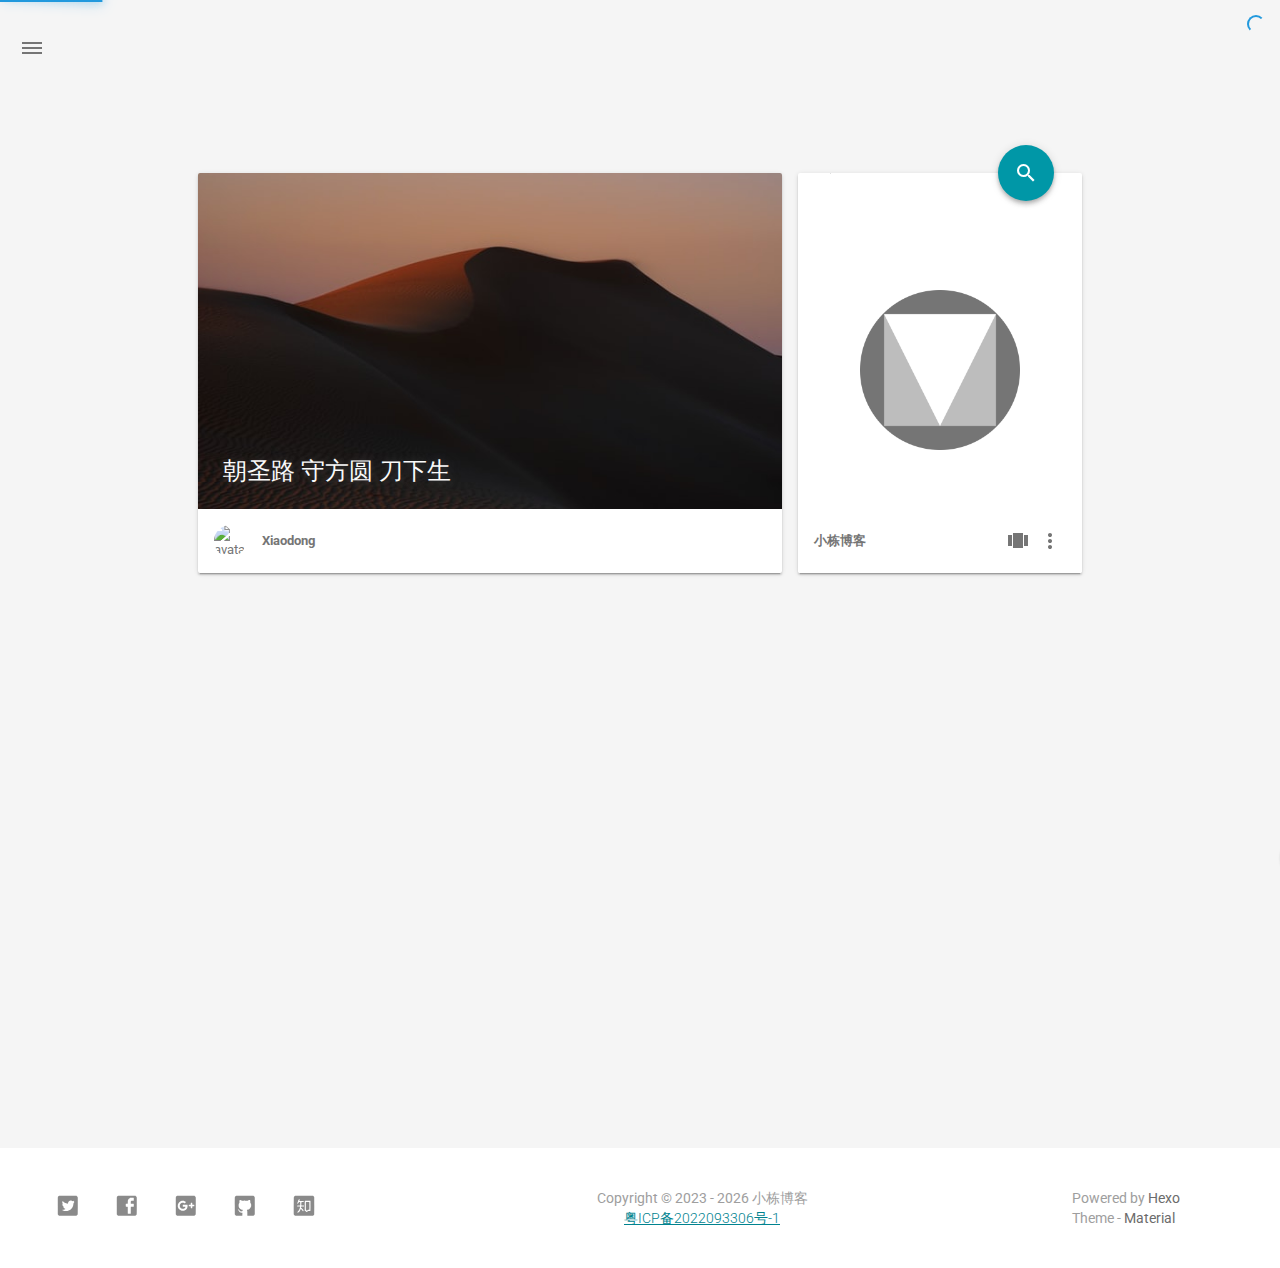
==== commit 01fff4a4: "Site updated: 2023-06-02 04:59:34" ====
--- a/index.html
+++ b/index.html
@@ -325,7 +325,7 @@
         <p class="index-top-block-slogan"><a href="#">
         
             
-                墓志铭 朝圣路 刀下生 
+                朝圣路 守方圆 刀下生
             
         
         </a></p>
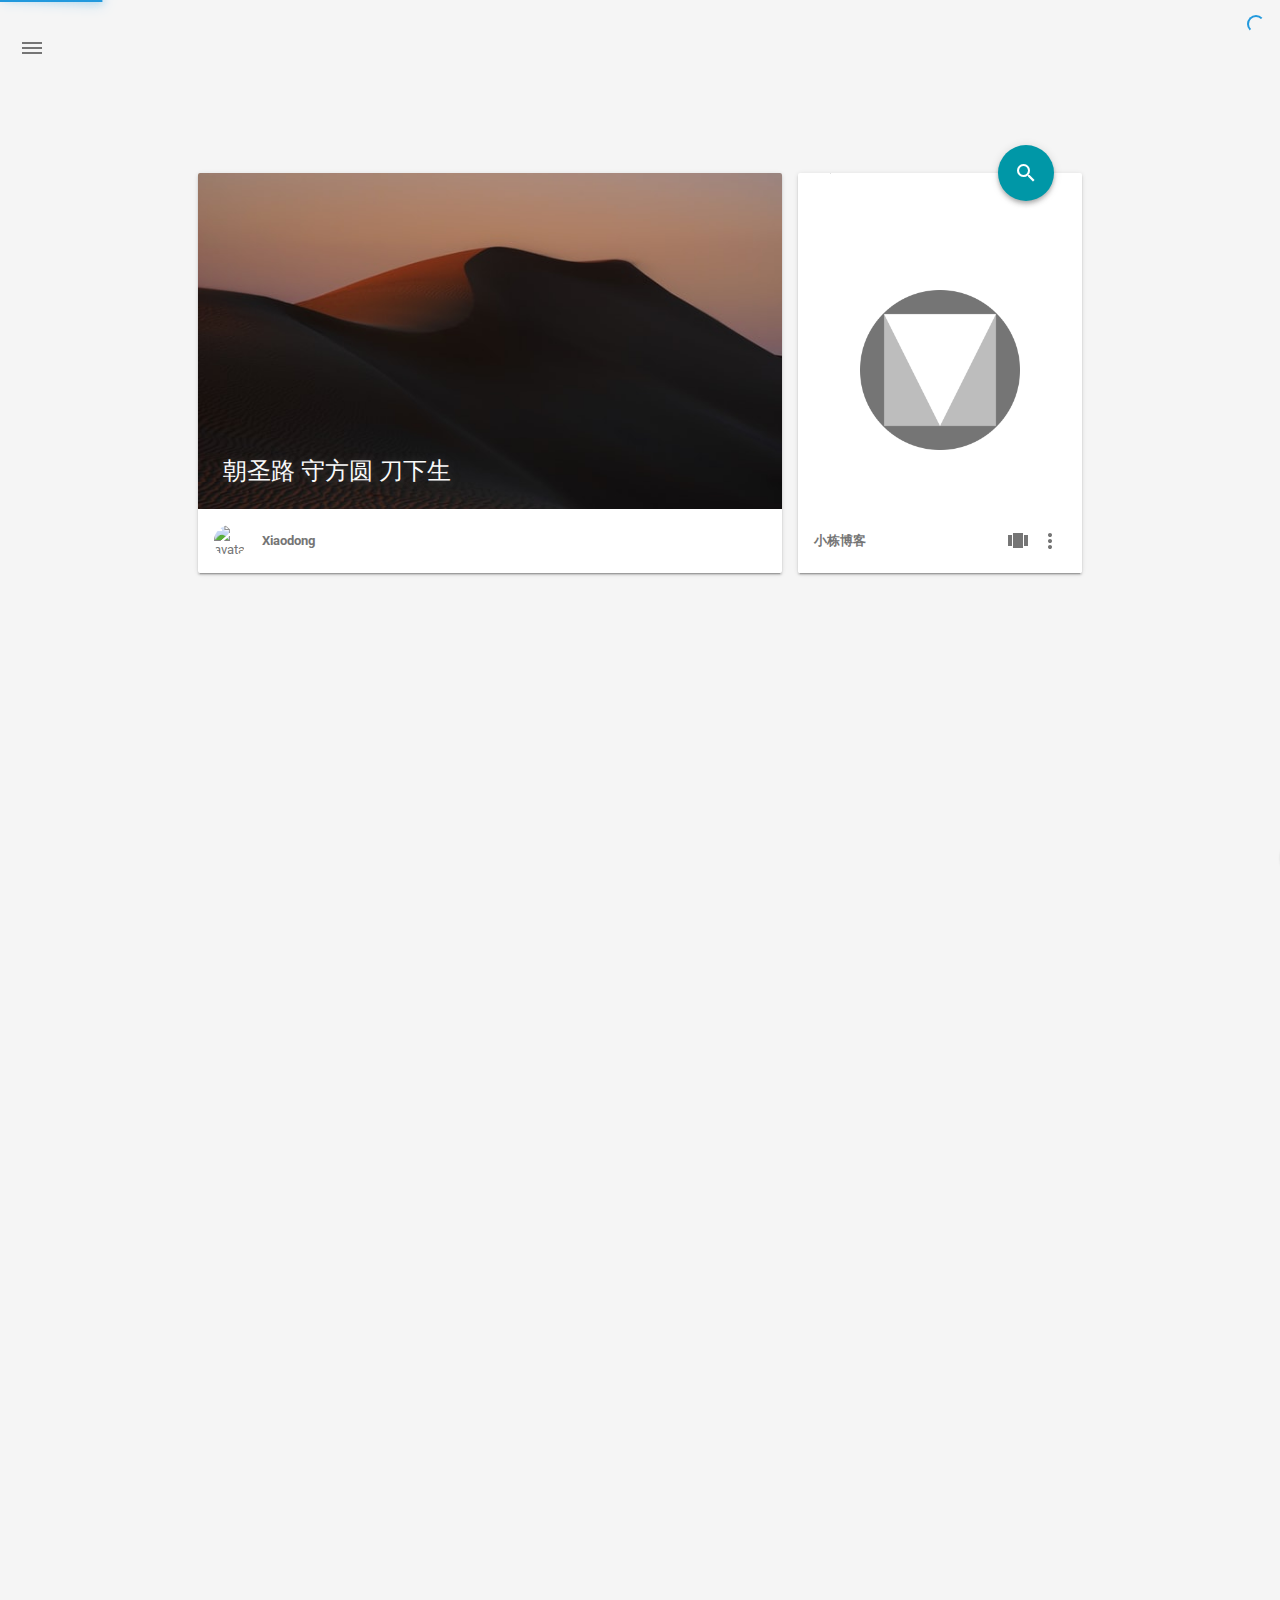
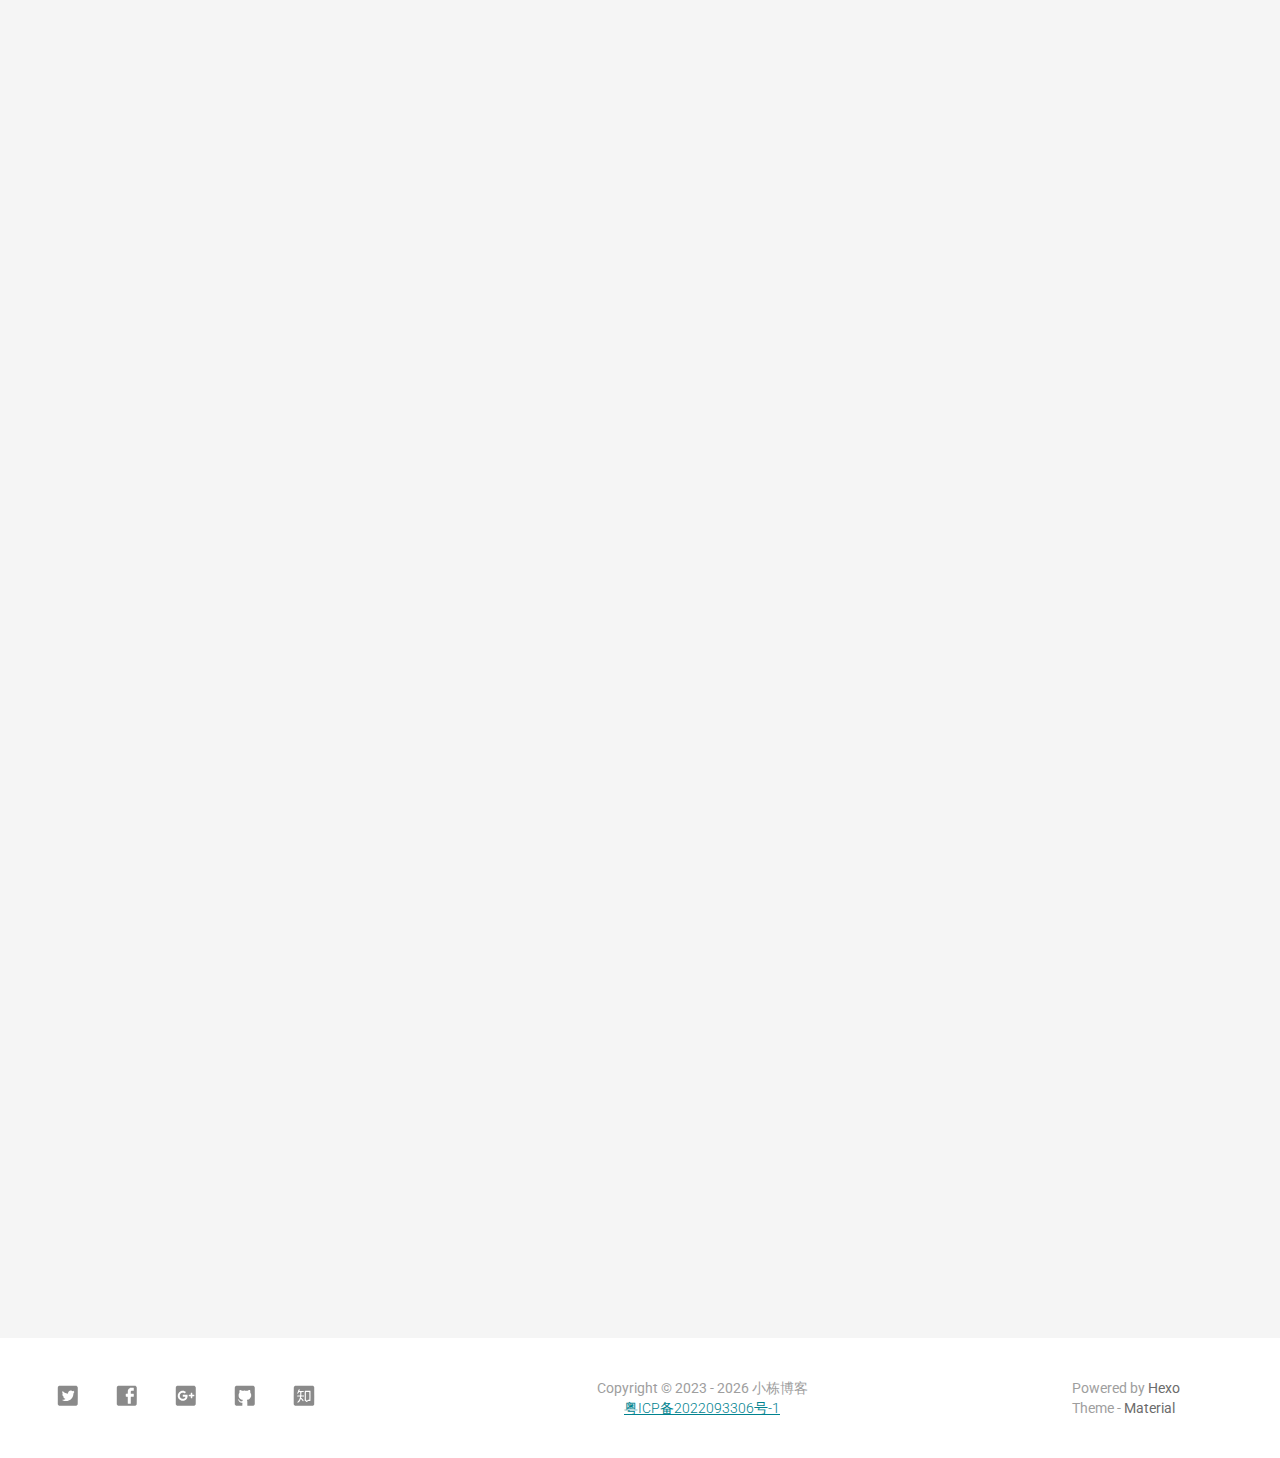
==== commit 9cc9de47: "Site updated: 2023-06-04 08:18:04" ====
--- a/index.html
+++ b/index.html
@@ -476,17 +476,17 @@
     
 
         <!-- Post Title -->
-        <p class="article-headline-p"><a href="/2023/06/02/%E6%B5%8B%E8%AF%95/">测试</a></p>
+        <p class="article-headline-p"><a href="/2023/06/04/%E9%AB%98%E5%9B%9B%E4%B9%8B%E8%A1%80%E4%B8%8E%E6%B3%AA%E7%9A%84%E6%95%99%E8%AE%AD/">高四之血与泪的教训</a></p>
     </div>
 
     <!-- Post Excerpt -->
     <div class="mdl-color-text--grey-600 mdl-card__supporting-text post_entry-content">
         
-            
+            现在是凌晨1：23，夜已深，人已定。距离去年决定走上复读这一条路已过去一年多，这一年比去...
         
         &nbsp;&nbsp;&nbsp;
         <span>
-            <a href="/2023/06/02/%E6%B5%8B%E8%AF%95/" target="_self">阅读全文</a>
+            <a href="/2023/06/04/%E9%AB%98%E5%9B%9B%E4%B9%8B%E8%A1%80%E4%B8%8E%E6%B3%AA%E7%9A%84%E6%95%99%E8%AE%AD/" target="_self">阅读全文</a>
         </span>
     </div>
     <!-- Post_entry Info-->
@@ -498,7 +498,231 @@
             </div>
             <div>
                 <strong>Xiaodong</strong>
-                <span>6月 02, 2023</span>
+                <span>6月 04, 2023</span>
+            </div>
+        </div>
+        <div id="post_entry-right-info">
+          
+
+            
+
+            
+
+            <!-- Post Views -->
+            <span class="post_entry-views">
+            </span>
+        </div>
+    </div>
+</div>
+
+            
+            
+        
+    
+        
+            
+                <!-- Paradox Thumbnail -->
+                <div class="post_entry-module mdl-card mdl-shadow--2dp mdl-cell mdl-cell--12-col fade out">
+    <!-- Post Thumbnail -->
+    
+        
+            <!-- Random Thumbnail -->
+            <div class="post_thumbnail-random mdl-card__media mdl-color-text--grey-50">
+        
+    
+
+        <!-- Post Title -->
+        <p class="article-headline-p"><a href="/2023/06/04/%E6%88%91%E7%9A%84%E5%85%B3%E4%BA%8E%E4%BD%A0%E7%9A%84%E6%95%85%E4%BA%8B/">我的关于你的故事</a></p>
+    </div>
+
+    <!-- Post Excerpt -->
+    <div class="mdl-color-text--grey-600 mdl-card__supporting-text post_entry-content">
+        
+            酷热的夏天，迎面而来的风像翻滚的热浪。我仿佛深陷其中，无法呼吸。汗滴流过脸颊，落在滚烫的...
+        
+        &nbsp;&nbsp;&nbsp;
+        <span>
+            <a href="/2023/06/04/%E6%88%91%E7%9A%84%E5%85%B3%E4%BA%8E%E4%BD%A0%E7%9A%84%E6%95%85%E4%BA%8B/" target="_self">阅读全文</a>
+        </span>
+    </div>
+    <!-- Post_entry Info-->
+    <div id="post_entry-info">
+        <div id="post_entry-left-info" class="mdl-card__supporting-text meta mdl-color-text--grey-600 ">
+            <!-- Author Avatar -->
+            <div id="author-avatar">
+                <img src="https://q1.qlogo.cn/g?b=qq&amp;nk=228508479&amp;s=640" width="44px" height="44px" alt="Xiaodong's avatar">
+            </div>
+            <div>
+                <strong>Xiaodong</strong>
+                <span>6月 04, 2023</span>
+            </div>
+        </div>
+        <div id="post_entry-right-info">
+          
+
+            
+
+            
+
+            <!-- Post Views -->
+            <span class="post_entry-views">
+            </span>
+        </div>
+    </div>
+</div>
+
+            
+            
+        
+    
+        
+            
+                <!-- Paradox Thumbnail -->
+                <div class="post_entry-module mdl-card mdl-shadow--2dp mdl-cell mdl-cell--12-col fade out">
+    <!-- Post Thumbnail -->
+    
+        
+            <!-- Random Thumbnail -->
+            <div class="post_thumbnail-random mdl-card__media mdl-color-text--grey-50">
+        
+    
+
+        <!-- Post Title -->
+        <p class="article-headline-p"><a href="/2023/06/04/%E4%BC%AF%E7%A5%96%E7%88%B6%E5%AE%B6%E7%9A%84%E9%BB%84%E7%9A%AE%E6%A0%91/">伯祖父家的黄皮树</a></p>
+    </div>
+
+    <!-- Post Excerpt -->
+    <div class="mdl-color-text--grey-600 mdl-card__supporting-text post_entry-content">
+        
+            电锯声在山谷里回荡了一早上。“嘎吱”一声伴随着小鸟飞离树枝时的悲鸣。伯祖父家的那颗黄皮树...
+        
+        &nbsp;&nbsp;&nbsp;
+        <span>
+            <a href="/2023/06/04/%E4%BC%AF%E7%A5%96%E7%88%B6%E5%AE%B6%E7%9A%84%E9%BB%84%E7%9A%AE%E6%A0%91/" target="_self">阅读全文</a>
+        </span>
+    </div>
+    <!-- Post_entry Info-->
+    <div id="post_entry-info">
+        <div id="post_entry-left-info" class="mdl-card__supporting-text meta mdl-color-text--grey-600 ">
+            <!-- Author Avatar -->
+            <div id="author-avatar">
+                <img src="https://q1.qlogo.cn/g?b=qq&amp;nk=228508479&amp;s=640" width="44px" height="44px" alt="Xiaodong's avatar">
+            </div>
+            <div>
+                <strong>Xiaodong</strong>
+                <span>6月 04, 2023</span>
+            </div>
+        </div>
+        <div id="post_entry-right-info">
+          
+
+            
+
+            
+
+            <!-- Post Views -->
+            <span class="post_entry-views">
+            </span>
+        </div>
+    </div>
+</div>
+
+            
+            
+        
+    
+        
+            
+                <!-- Paradox Thumbnail -->
+                <div class="post_entry-module mdl-card mdl-shadow--2dp mdl-cell mdl-cell--12-col fade out">
+    <!-- Post Thumbnail -->
+    
+        
+            <!-- Random Thumbnail -->
+            <div class="post_thumbnail-random mdl-card__media mdl-color-text--grey-50">
+        
+    
+
+        <!-- Post Title -->
+        <p class="article-headline-p"><a href="/2023/06/04/%E9%81%87%E8%A7%81%E8%87%AA%E5%B7%B1%E7%9A%84%E6%97%85%E8%A1%8C/">遇见自己的旅行</a></p>
+    </div>
+
+    <!-- Post Excerpt -->
+    <div class="mdl-color-text--grey-600 mdl-card__supporting-text post_entry-content">
+        
+            写作于我而言不过是一次次机械地套用作文模板。初中时，老师教会我背诵别人的文章，哪怕是记叙...
+        
+        &nbsp;&nbsp;&nbsp;
+        <span>
+            <a href="/2023/06/04/%E9%81%87%E8%A7%81%E8%87%AA%E5%B7%B1%E7%9A%84%E6%97%85%E8%A1%8C/" target="_self">阅读全文</a>
+        </span>
+    </div>
+    <!-- Post_entry Info-->
+    <div id="post_entry-info">
+        <div id="post_entry-left-info" class="mdl-card__supporting-text meta mdl-color-text--grey-600 ">
+            <!-- Author Avatar -->
+            <div id="author-avatar">
+                <img src="https://q1.qlogo.cn/g?b=qq&amp;nk=228508479&amp;s=640" width="44px" height="44px" alt="Xiaodong's avatar">
+            </div>
+            <div>
+                <strong>Xiaodong</strong>
+                <span>6月 04, 2023</span>
+            </div>
+        </div>
+        <div id="post_entry-right-info">
+          
+
+            
+
+            
+
+            <!-- Post Views -->
+            <span class="post_entry-views">
+            </span>
+        </div>
+    </div>
+</div>
+
+            
+            
+        
+    
+        
+            
+                <!-- Paradox Thumbnail -->
+                <div class="post_entry-module mdl-card mdl-shadow--2dp mdl-cell mdl-cell--12-col fade out">
+    <!-- Post Thumbnail -->
+    
+        
+            <!-- Random Thumbnail -->
+            <div class="post_thumbnail-random mdl-card__media mdl-color-text--grey-50">
+        
+    
+
+        <!-- Post Title -->
+        <p class="article-headline-p"><a href="/2023/06/04/%E5%8D%9A%E5%AE%A2%E9%87%8D%E7%94%9F%E4%B8%8E%E8%BF%81%E7%A7%BB/">博客重生与迁移</a></p>
+    </div>
+
+    <!-- Post Excerpt -->
+    <div class="mdl-color-text--grey-600 mdl-card__supporting-text post_entry-content">
+        
+            重建博客22年高考落幕，我终于结束了郁闷的复读生活因学...
+        
+        &nbsp;&nbsp;&nbsp;
+        <span>
+            <a href="/2023/06/04/%E5%8D%9A%E5%AE%A2%E9%87%8D%E7%94%9F%E4%B8%8E%E8%BF%81%E7%A7%BB/" target="_self">阅读全文</a>
+        </span>
+    </div>
+    <!-- Post_entry Info-->
+    <div id="post_entry-info">
+        <div id="post_entry-left-info" class="mdl-card__supporting-text meta mdl-color-text--grey-600 ">
+            <!-- Author Avatar -->
+            <div id="author-avatar">
+                <img src="https://q1.qlogo.cn/g?b=qq&amp;nk=228508479&amp;s=640" width="44px" height="44px" alt="Xiaodong's avatar">
+            </div>
+            <div>
+                <strong>Xiaodong</strong>
+                <span>6月 04, 2023</span>
             </div>
         </div>
         <div id="post_entry-right-info">
@@ -619,7 +843,7 @@
             </a>
             <ul class="dropdown-menu">
             <li>
-                <a class="sidebar_archives-link" href="/archives/2023/06/">六月 2023<span class="sidebar_archives-count">1</span></a>
+                <a class="sidebar_archives-link" href="/archives/2023/06/">六月 2023<span class="sidebar_archives-count">5</span></a>
             </ul>
         </li>
         
